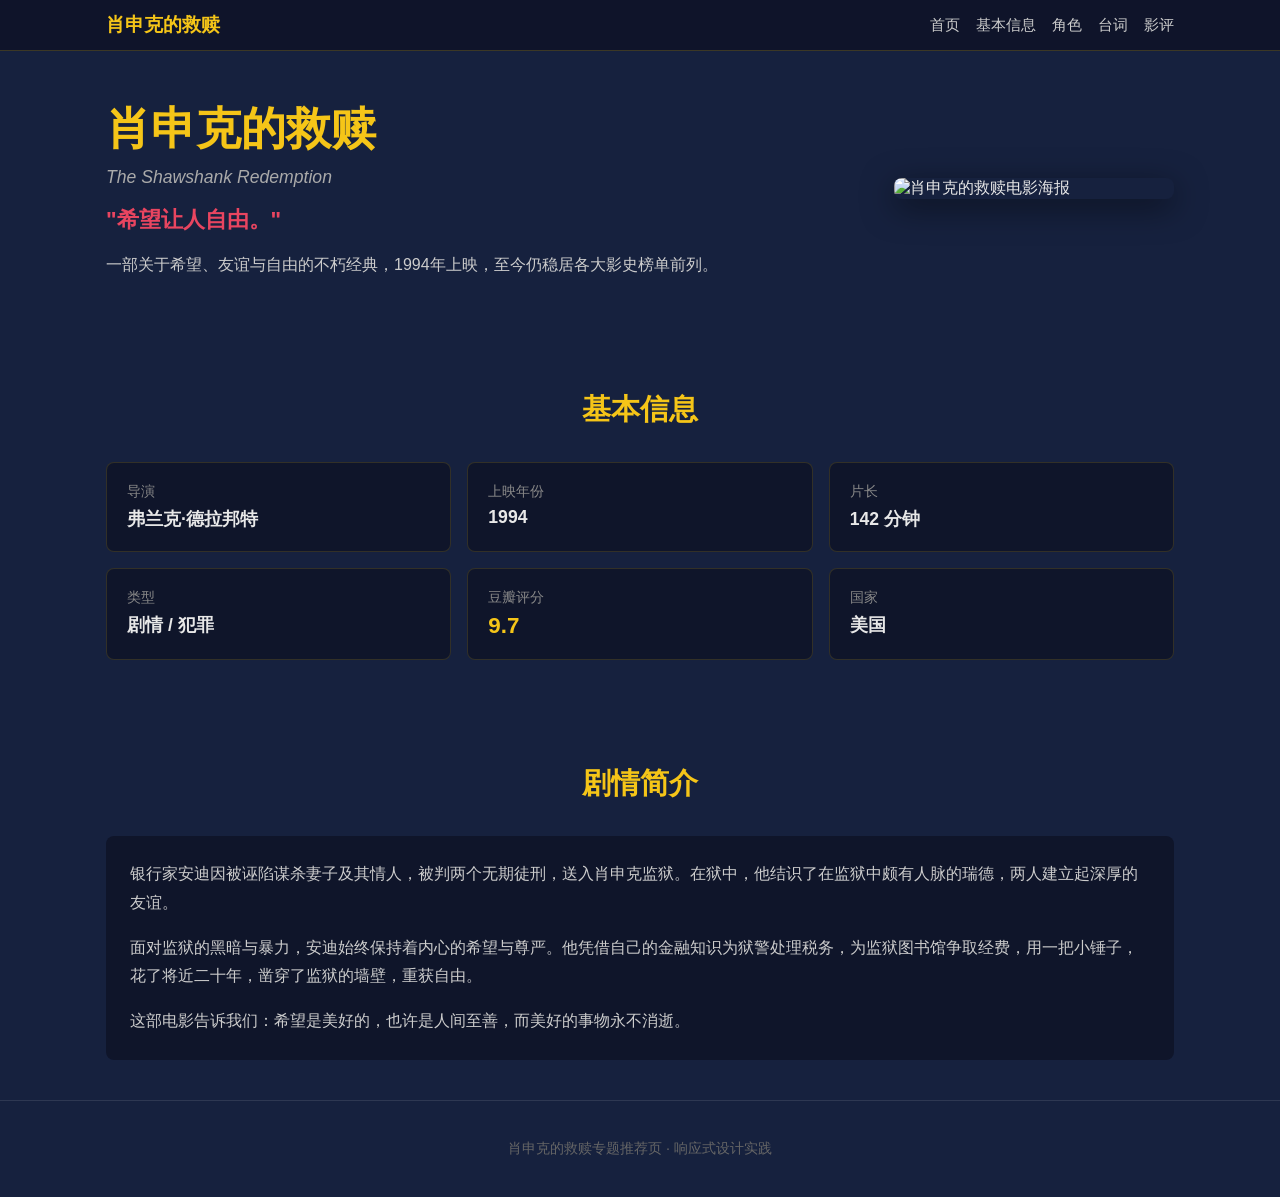
==== shawshank-page/index.html @ 43efa72f "feat: 新建肖申克的救赎专题页基础结构，包含导航栏、Hero区、基本信息栏与剧情简介" ====
<!DOCTYPE html>
<html lang="zh-CN">
<head>
  <meta charset="UTF-8">
  <meta name="viewport" content="width=device-width, initial-scale=1.0">
  <title>肖申克的救赎 · 电影推荐专题</title>
  <link rel="stylesheet" href="css/style.css">
</head>
<body>
  <!-- 导航栏 -->
  <header class="site-header">
    <div class="nav-wrap">
      <a class="logo" href="#hero">肖申克的救赎</a>
      <nav class="main-nav">
        <a href="#hero">首页</a>
        <a href="#info">基本信息</a>
        <a href="#characters">角色</a>
        <a href="#quotes">台词</a>
        <a href="#reviews">影评</a>
      </nav>
    </div>
  </header>

  <!-- Hero 区 -->
  <section id="hero" class="hero">
    <div class="hero-content">
      <h1>肖申克的救赎</h1>
      <p class="hero-en">The Shawshank Redemption</p>
      <p class="hero-tagline">"希望让人自由。"</p>
      <p class="hero-desc">一部关于希望、友谊与自由的不朽经典，1994年上映，至今仍稳居各大影史榜单前列。</p>
    </div>
    <div class="hero-poster">
      <img src="https://trae-api-cn.mchost.guru/api/ide/v1/text_to_image?prompt=%E8%82%96%E7%94%B3%E5%85%8B%E7%9A%84%E6%95%91%E8%B5%8E%E7%94%B5%E5%BD%B1%E6%B5%B7%E6%8A%A5%EF%BC%8C%E6%9A%97%E8%89%B2%E8%B0%83%EF%BC%8C%E7%9B%91%E7%8B%B1%E9%AB%98%E5%A2%99%E4%B8%8E%E8%93%9D%E5%A4%A9%E5%AF%B9%E6%AF%94%EF%BC%8C%E7%94%B5%E5%BD%B1%E8%B4%A8%E6%84%9F%EF%BC%8C%E7%AB%96%E7%89%88%E6%B5%B7%E6%8A%A5&image_size=portrait_4_3" alt="肖申克的救赎电影海报">
    </div>
  </section>

  <!-- 基本信息栏 -->
  <section id="info" class="info-section">
    <h2 class="section-title">基本信息</h2>
    <div class="info-grid">
      <div class="info-item">
        <span class="info-label">导演</span>
        <span class="info-value">弗兰克·德拉邦特</span>
      </div>
      <div class="info-item">
        <span class="info-label">上映年份</span>
        <span class="info-value">1994</span>
      </div>
      <div class="info-item">
        <span class="info-label">片长</span>
        <span class="info-value">142 分钟</span>
      </div>
      <div class="info-item">
        <span class="info-label">类型</span>
        <span class="info-value">剧情 / 犯罪</span>
      </div>
      <div class="info-item">
        <span class="info-label">豆瓣评分</span>
        <span class="info-value highlight">9.7</span>
      </div>
      <div class="info-item">
        <span class="info-label">国家</span>
        <span class="info-value">美国</span>
      </div>
    </div>
  </section>

  <!-- 剧情简介 -->
  <section class="story-section">
    <h2 class="section-title">剧情简介</h2>
    <div class="story-content">
      <p>银行家安迪因被诬陷谋杀妻子及其情人，被判两个无期徒刑，送入肖申克监狱。在狱中，他结识了在监狱中颇有人脉的瑞德，两人建立起深厚的友谊。</p>
      <p>面对监狱的黑暗与暴力，安迪始终保持着内心的希望与尊严。他凭借自己的金融知识为狱警处理税务，为监狱图书馆争取经费，用一把小锤子，花了将近二十年，凿穿了监狱的墙壁，重获自由。</p>
      <p>这部电影告诉我们：希望是美好的，也许是人间至善，而美好的事物永不消逝。</p>
    </div>
  </section>

  <footer class="site-footer">
    <p>肖申克的救赎专题推荐页 · 响应式设计实践</p>
  </footer>
</body>
</html>
---- shawshank-page/css/style.css ----
* {
  box-sizing: border-box;
}

body {
  font-family: "Microsoft YaHei", "PingFang SC", sans-serif;
  margin: 0;
  color: #e8e8e8;
  background-color: #16213e;
  overflow-x: hidden;
}

a {
  color: inherit;
  text-decoration: none;
}

img {
  max-width: 100%;
  height: auto;
  display: block;
}

.section-title {
  font-size: 1.8rem;
  text-align: center;
  margin-bottom: 32px;
  color: #f5c518;
}

/* 导航栏 */
.site-header {
  background-color: rgba(15, 21, 42, 0.95);
  position: sticky;
  top: 0;
  z-index: 100;
  border-bottom: 1px solid rgba(245, 197, 24, 0.2);
}

.nav-wrap {
  max-width: 1100px;
  margin: 0 auto;
  padding: 12px 16px;
  display: flex;
  justify-content: space-between;
  align-items: center;
  flex-wrap: wrap;
  gap: 8px;
}

.logo {
  font-size: 1.2rem;
  font-weight: bold;
  color: #f5c518;
}

.main-nav {
  display: flex;
  gap: 16px;
  flex-wrap: wrap;
}

.main-nav a {
  font-size: 0.95rem;
  color: #ccc;
  transition: color 0.2s;
}

.main-nav a:hover {
  color: #f5c518;
}

/* Hero 区 */
.hero {
  max-width: 1100px;
  margin: 0 auto;
  padding: 48px 16px;
  display: flex;
  align-items: center;
  gap: 40px;
}

.hero-content {
  flex: 1;
}

.hero h1 {
  font-size: 2.8rem;
  margin: 0 0 8px;
  color: #f5c518;
}

.hero-en {
  font-size: 1.1rem;
  color: #aaa;
  margin: 0 0 16px;
  font-style: italic;
}

.hero-tagline {
  font-size: 1.4rem;
  color: #e94560;
  margin: 0 0 16px;
  font-weight: bold;
}

.hero-desc {
  font-size: 1rem;
  line-height: 1.7;
  color: #ccc;
  margin: 0;
}

.hero-poster {
  flex: 0 0 280px;
}

.hero-poster img {
  border-radius: 8px;
  box-shadow: 0 8px 32px rgba(0, 0, 0, 0.5);
}

/* 基本信息栏 */
.info-section {
  max-width: 1100px;
  margin: 0 auto;
  padding: 40px 16px;
}

.info-grid {
  display: grid;
  grid-template-columns: repeat(3, 1fr);
  gap: 16px;
}

.info-item {
  background-color: #0f152a;
  border: 1px solid rgba(245, 197, 24, 0.15);
  border-radius: 8px;
  padding: 20px;
  display: flex;
  flex-direction: column;
  gap: 6px;
}

.info-label {
  font-size: 0.85rem;
  color: #888;
}

.info-value {
  font-size: 1.1rem;
  font-weight: bold;
}

.info-value.highlight {
  color: #f5c518;
  font-size: 1.4rem;
}

/* 剧情简介 */
.story-section {
  max-width: 1100px;
  margin: 0 auto;
  padding: 40px 16px;
}

.story-content {
  background-color: #0f152a;
  border-radius: 8px;
  padding: 24px;
  line-height: 1.8;
  color: #ccc;
}

.story-content p {
  margin: 0 0 16px;
}

.story-content p:last-child {
  margin-bottom: 0;
}

/* 页脚 */
.site-footer {
  text-align: center;
  padding: 24px 16px;
  color: #666;
  font-size: 0.9rem;
  border-top: 1px solid rgba(255, 255, 255, 0.1);
}
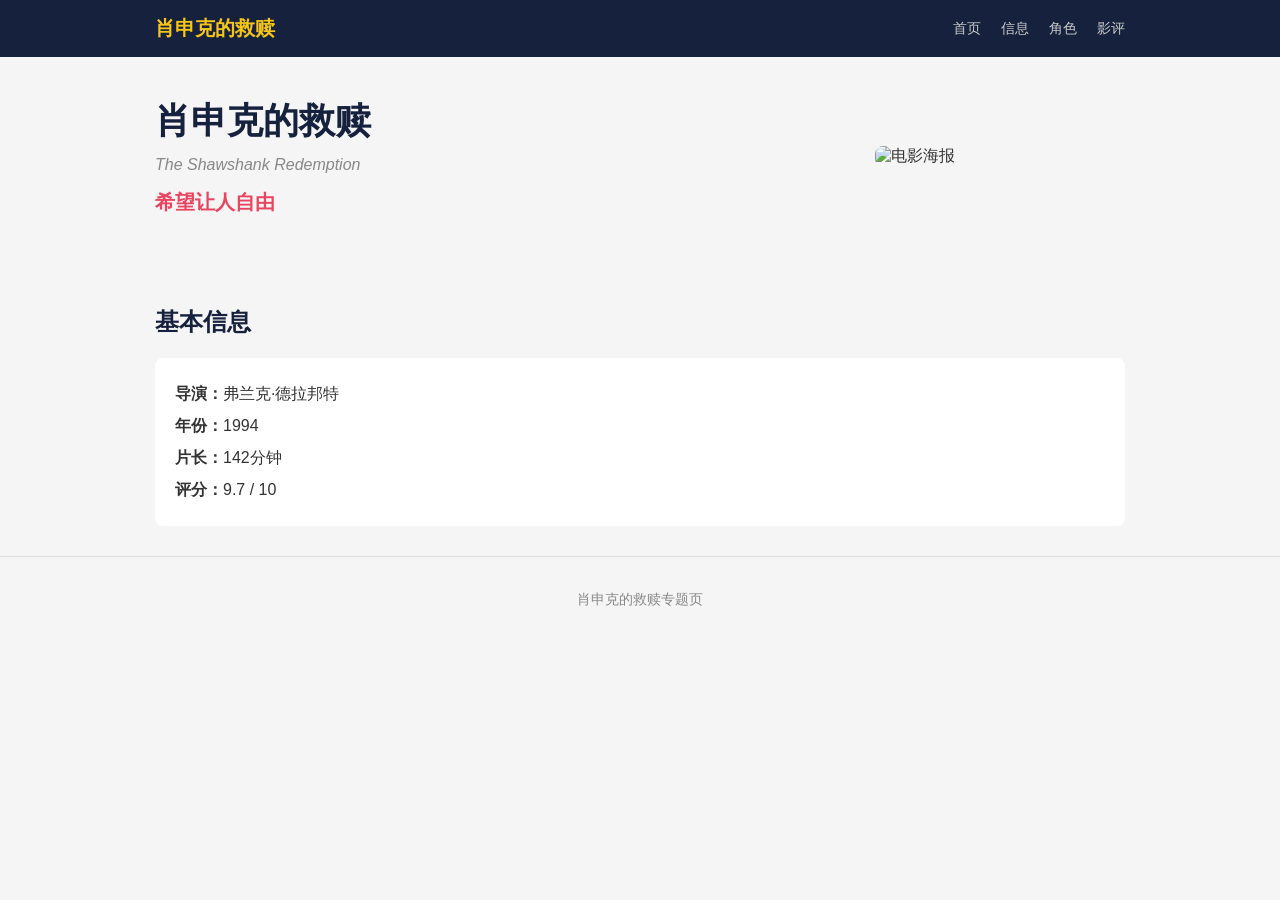
==== commit 10f127e5: "新建肖申克专题页基础结构" ====
--- a/shawshank-page/index.html
+++ b/shawshank-page/index.html
@@ -3,19 +3,18 @@
 <head>
   <meta charset="UTF-8">
   <meta name="viewport" content="width=device-width, initial-scale=1.0">
-  <title>肖申克的救赎 · 电影推荐专题</title>
+  <title>肖申克的救赎 - 电影推荐</title>
   <link rel="stylesheet" href="css/style.css">
 </head>
 <body>
   <!-- 导航栏 -->
-  <header class="site-header">
-    <div class="nav-wrap">
-      <a class="logo" href="#hero">肖申克的救赎</a>
-      <nav class="main-nav">
+  <header class="nav">
+    <div class="nav-inner">
+      <a href="#" class="logo">肖申克的救赎</a>
+      <nav class="menu">
         <a href="#hero">首页</a>
-        <a href="#info">基本信息</a>
+        <a href="#info">信息</a>
         <a href="#characters">角色</a>
-        <a href="#quotes">台词</a>
         <a href="#reviews">影评</a>
       </nav>
     </div>
@@ -23,60 +22,29 @@
 
   <!-- Hero 区 -->
   <section id="hero" class="hero">
-    <div class="hero-content">
+    <div class="hero-text">
       <h1>肖申克的救赎</h1>
-      <p class="hero-en">The Shawshank Redemption</p>
-      <p class="hero-tagline">"希望让人自由。"</p>
-      <p class="hero-desc">一部关于希望、友谊与自由的不朽经典，1994年上映，至今仍稳居各大影史榜单前列。</p>
+      <p class="en">The Shawshank Redemption</p>
+      <p class="tagline">希望让人自由</p>
     </div>
-    <div class="hero-poster">
-      <img src="https://trae-api-cn.mchost.guru/api/ide/v1/text_to_image?prompt=%E8%82%96%E7%94%B3%E5%85%8B%E7%9A%84%E6%95%91%E8%B5%8E%E7%94%B5%E5%BD%B1%E6%B5%B7%E6%8A%A5%EF%BC%8C%E6%9A%97%E8%89%B2%E8%B0%83%EF%BC%8C%E7%9B%91%E7%8B%B1%E9%AB%98%E5%A2%99%E4%B8%8E%E8%93%9D%E5%A4%A9%E5%AF%B9%E6%AF%94%EF%BC%8C%E7%94%B5%E5%BD%B1%E8%B4%A8%E6%84%9F%EF%BC%8C%E7%AB%96%E7%89%88%E6%B5%B7%E6%8A%A5&image_size=portrait_4_3" alt="肖申克的救赎电影海报">
+    <div class="hero-img">
+      <img src="https://trae-api-cn.mchost.guru/api/ide/v1/text_to_image?prompt=%E8%82%96%E7%94%B3%E5%85%8B%E7%9A%84%E6%95%91%E8%B5%8E%E7%94%B5%E5%BD%B1%E6%B5%B7%E6%8A%A5%EF%BC%8C%E6%9A%97%E8%89%B2%E8%B0%83%EF%BC%8C%E7%9B%91%E7%8B%B1%E4%B8%8E%E8%93%9D%E5%A4%A9%EF%BC%8C%E7%AB%96%E7%89%88&image_size=portrait_4_3" alt="电影海报">
     </div>
   </section>
 
-  <!-- 基本信息栏 -->
-  <section id="info" class="info-section">
-    <h2 class="section-title">基本信息</h2>
-    <div class="info-grid">
-      <div class="info-item">
-        <span class="info-label">导演</span>
-        <span class="info-value">弗兰克·德拉邦特</span>
-      </div>
-      <div class="info-item">
-        <span class="info-label">上映年份</span>
-        <span class="info-value">1994</span>
-      </div>
-      <div class="info-item">
-        <span class="info-label">片长</span>
-        <span class="info-value">142 分钟</span>
-      </div>
-      <div class="info-item">
-        <span class="info-label">类型</span>
-        <span class="info-value">剧情 / 犯罪</span>
-      </div>
-      <div class="info-item">
-        <span class="info-label">豆瓣评分</span>
-        <span class="info-value highlight">9.7</span>
-      </div>
-      <div class="info-item">
-        <span class="info-label">国家</span>
-        <span class="info-value">美国</span>
-      </div>
+  <!-- 基本信息 -->
+  <section id="info" class="info">
+    <h2>基本信息</h2>
+    <div class="info-list">
+      <p><strong>导演：</strong>弗兰克·德拉邦特</p>
+      <p><strong>年份：</strong>1994</p>
+      <p><strong>片长：</strong>142分钟</p>
+      <p><strong>评分：</strong>9.7 / 10</p>
     </div>
   </section>
 
-  <!-- 剧情简介 -->
-  <section class="story-section">
-    <h2 class="section-title">剧情简介</h2>
-    <div class="story-content">
-      <p>银行家安迪因被诬陷谋杀妻子及其情人，被判两个无期徒刑，送入肖申克监狱。在狱中，他结识了在监狱中颇有人脉的瑞德，两人建立起深厚的友谊。</p>
-      <p>面对监狱的黑暗与暴力，安迪始终保持着内心的希望与尊严。他凭借自己的金融知识为狱警处理税务，为监狱图书馆争取经费，用一把小锤子，花了将近二十年，凿穿了监狱的墙壁，重获自由。</p>
-      <p>这部电影告诉我们：希望是美好的，也许是人间至善，而美好的事物永不消逝。</p>
-    </div>
-  </section>
-
-  <footer class="site-footer">
-    <p>肖申克的救赎专题推荐页 · 响应式设计实践</p>
+  <footer class="footer">
+    <p>肖申克的救赎专题页</p>
   </footer>
 </body>
 </html>
--- a/shawshank-page/css/style.css
+++ b/shawshank-page/css/style.css
@@ -3,189 +3,127 @@
 }
 
 body {
-  font-family: "Microsoft YaHei", "PingFang SC", sans-serif;
   margin: 0;
-  color: #e8e8e8;
-  background-color: #16213e;
-  overflow-x: hidden;
+  font-family: "Microsoft YaHei", sans-serif;
+  color: #333;
+  background-color: #f5f5f5;
 }
 
 a {
-  color: inherit;
   text-decoration: none;
+  color: #333;
 }
 
 img {
   max-width: 100%;
   height: auto;
-  display: block;
 }
 
-.section-title {
-  font-size: 1.8rem;
-  text-align: center;
-  margin-bottom: 32px;
+/* 导航栏 - Flex布局 */
+.nav {
+  background-color: #16213e;
+  position: sticky;
+  top: 0;
+  z-index: 10;
+}
+
+.nav-inner {
+  max-width: 1000px;
+  margin: 0 auto;
+  padding: 15px;
+  display: flex;
+  justify-content: space-between;
+  align-items: center;
+}
+
+.logo {
+  color: #f5c518;
+  font-size: 20px;
+  font-weight: bold;
+}
+
+.menu {
+  display: flex;
+  gap: 20px;
+}
+
+.menu a {
+  color: #ccc;
+  font-size: 14px;
+}
+
+.menu a:hover {
   color: #f5c518;
 }
 
-/* 导航栏 */
-.site-header {
-  background-color: rgba(15, 21, 42, 0.95);
-  position: sticky;
-  top: 0;
-  z-index: 100;
-  border-bottom: 1px solid rgba(245, 197, 24, 0.2);
-}
-
-.nav-wrap {
-  max-width: 1100px;
+/* Hero 区 - Flex布局 */
+.hero {
+  max-width: 1000px;
   margin: 0 auto;
-  padding: 12px 16px;
-  display: flex;
-  justify-content: space-between;
-  align-items: center;
-  flex-wrap: wrap;
-  gap: 8px;
-}
-
-.logo {
-  font-size: 1.2rem;
-  font-weight: bold;
-  color: #f5c518;
-}
-
-.main-nav {
-  display: flex;
-  gap: 16px;
-  flex-wrap: wrap;
-}
-
-.main-nav a {
-  font-size: 0.95rem;
-  color: #ccc;
-  transition: color 0.2s;
-}
-
-.main-nav a:hover {
-  color: #f5c518;
-}
-
-/* Hero 区 */
-.hero {
-  max-width: 1100px;
-  margin: 0 auto;
-  padding: 48px 16px;
+  padding: 40px 15px;
   display: flex;
   align-items: center;
   gap: 40px;
 }
 
-.hero-content {
+.hero-text {
   flex: 1;
 }
 
-.hero h1 {
-  font-size: 2.8rem;
-  margin: 0 0 8px;
-  color: #f5c518;
+.hero-text h1 {
+  font-size: 36px;
+  color: #16213e;
+  margin: 0 0 10px;
 }
 
-.hero-en {
-  font-size: 1.1rem;
-  color: #aaa;
-  margin: 0 0 16px;
+.hero-text .en {
+  color: #888;
   font-style: italic;
+  margin: 0 0 15px;
 }
 
-.hero-tagline {
-  font-size: 1.4rem;
+.hero-text .tagline {
+  font-size: 20px;
   color: #e94560;
-  margin: 0 0 16px;
   font-weight: bold;
-}
-
-.hero-desc {
-  font-size: 1rem;
-  line-height: 1.7;
-  color: #ccc;
   margin: 0;
 }
 
-.hero-poster {
-  flex: 0 0 280px;
+.hero-img {
+  flex: 0 0 250px;
 }
 
-.hero-poster img {
+.hero-img img {
   border-radius: 8px;
-  box-shadow: 0 8px 32px rgba(0, 0, 0, 0.5);
 }
 
-/* 基本信息栏 */
-.info-section {
-  max-width: 1100px;
+/* 基本信息 */
+.info {
+  max-width: 1000px;
   margin: 0 auto;
-  padding: 40px 16px;
+  padding: 30px 15px;
 }
 
-.info-grid {
-  display: grid;
-  grid-template-columns: repeat(3, 1fr);
-  gap: 16px;
+.info h2 {
+  color: #16213e;
 }
 
-.info-item {
-  background-color: #0f152a;
-  border: 1px solid rgba(245, 197, 24, 0.15);
+.info-list {
+  background-color: #fff;
+  padding: 20px;
   border-radius: 8px;
-  padding: 20px;
-  display: flex;
-  flex-direction: column;
-  gap: 6px;
+  line-height: 2;
 }
 
-.info-label {
-  font-size: 0.85rem;
-  color: #888;
-}
-
-.info-value {
-  font-size: 1.1rem;
-  font-weight: bold;
-}
-
-.info-value.highlight {
-  color: #f5c518;
-  font-size: 1.4rem;
-}
-
-/* 剧情简介 */
-.story-section {
-  max-width: 1100px;
-  margin: 0 auto;
-  padding: 40px 16px;
-}
-
-.story-content {
-  background-color: #0f152a;
-  border-radius: 8px;
-  padding: 24px;
-  line-height: 1.8;
-  color: #ccc;
-}
-
-.story-content p {
-  margin: 0 0 16px;
-}
-
-.story-content p:last-child {
-  margin-bottom: 0;
+.info-list p {
+  margin: 0;
 }
 
 /* 页脚 */
-.site-footer {
+.footer {
   text-align: center;
-  padding: 24px 16px;
-  color: #666;
-  font-size: 0.9rem;
-  border-top: 1px solid rgba(255, 255, 255, 0.1);
+  padding: 20px;
+  color: #888;
+  font-size: 14px;
+  border-top: 1px solid #ddd;
 }
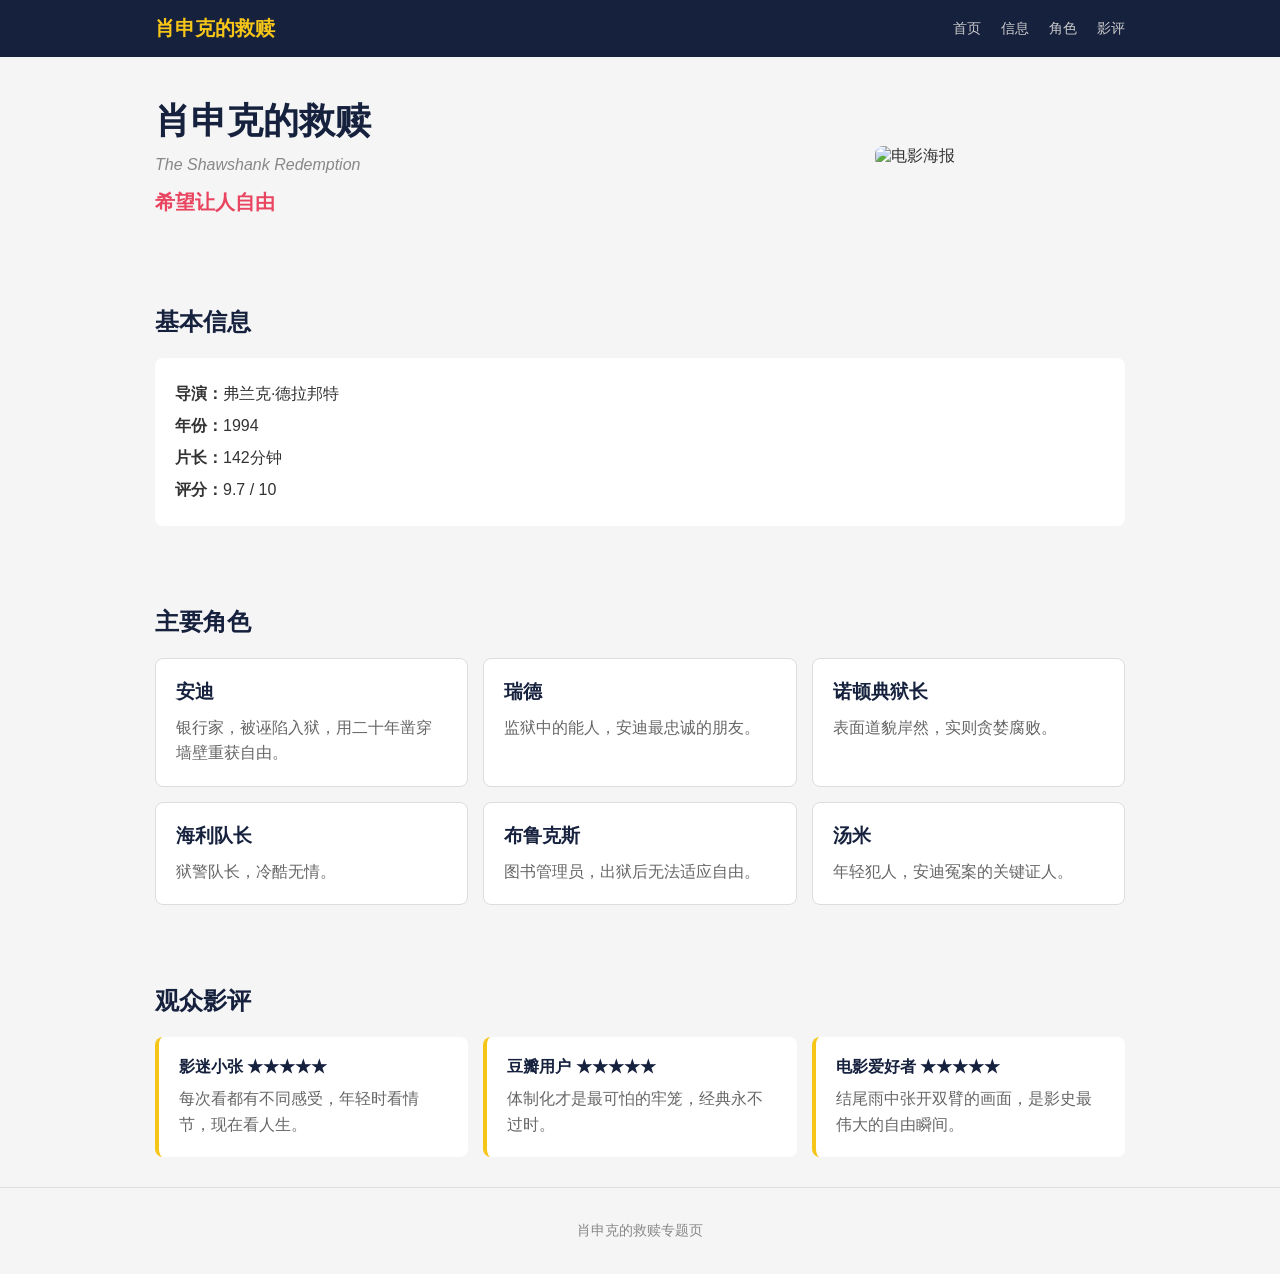
==== commit f1c5b8b4: "添加角色卡片墙" ====
--- a/shawshank-page/index.html
+++ b/shawshank-page/index.html
@@ -43,6 +43,56 @@
     </div>
   </section>
 
+  <!-- 角色卡片墙 -->
+  <section id="characters" class="characters">
+    <h2>主要角色</h2>
+    <div class="card-grid">
+      <div class="card">
+        <h3>安迪</h3>
+        <p>银行家，被诬陷入狱，用二十年凿穿墙壁重获自由。</p>
+      </div>
+      <div class="card">
+        <h3>瑞德</h3>
+        <p>监狱中的能人，安迪最忠诚的朋友。</p>
+      </div>
+      <div class="card">
+        <h3>诺顿典狱长</h3>
+        <p>表面道貌岸然，实则贪婪腐败。</p>
+      </div>
+      <div class="card">
+        <h3>海利队长</h3>
+        <p>狱警队长，冷酷无情。</p>
+      </div>
+      <div class="card">
+        <h3>布鲁克斯</h3>
+        <p>图书管理员，出狱后无法适应自由。</p>
+      </div>
+      <div class="card">
+        <h3>汤米</h3>
+        <p>年轻犯人，安迪冤案的关键证人。</p>
+      </div>
+    </div>
+  </section>
+
+  <!-- 影评区 -->
+  <section id="reviews" class="reviews">
+    <h2>观众影评</h2>
+    <div class="review-list">
+      <div class="review">
+        <p class="review-name">影迷小张 ★★★★★</p>
+        <p>每次看都有不同感受，年轻时看情节，现在看人生。</p>
+      </div>
+      <div class="review">
+        <p class="review-name">豆瓣用户 ★★★★★</p>
+        <p>体制化才是最可怕的牢笼，经典永不过时。</p>
+      </div>
+      <div class="review">
+        <p class="review-name">电影爱好者 ★★★★★</p>
+        <p>结尾雨中张开双臂的画面，是影史最伟大的自由瞬间。</p>
+      </div>
+    </div>
+  </section>
+
   <footer class="footer">
     <p>肖申克的救赎专题页</p>
   </footer>
--- a/shawshank-page/css/style.css
+++ b/shawshank-page/css/style.css
@@ -119,6 +119,77 @@
   margin: 0;
 }
 
+/* 角色卡片墙 - Grid布局 */
+.characters {
+  max-width: 1000px;
+  margin: 0 auto;
+  padding: 30px 15px;
+}
+
+.characters h2 {
+  color: #16213e;
+}
+
+.card-grid {
+  display: grid;
+  grid-template-columns: repeat(3, 1fr);
+  gap: 15px;
+}
+
+.card {
+  background-color: #fff;
+  padding: 20px;
+  border-radius: 8px;
+  border: 1px solid #ddd;
+}
+
+.card h3 {
+  color: #16213e;
+  margin: 0 0 10px;
+}
+
+.card p {
+  margin: 0;
+  color: #666;
+  line-height: 1.6;
+}
+
+/* 影评区 */
+.reviews {
+  max-width: 1000px;
+  margin: 0 auto;
+  padding: 30px 15px;
+}
+
+.reviews h2 {
+  color: #16213e;
+}
+
+.review-list {
+  display: grid;
+  grid-template-columns: repeat(3, 1fr);
+  gap: 15px;
+}
+
+.review {
+  background-color: #fff;
+  padding: 20px;
+  border-radius: 8px;
+  border-left: 4px solid #f5c518;
+}
+
+.review-name {
+  font-weight: bold;
+  color: #16213e;
+  margin: 0 0 8px;
+}
+
+.review p:last-child {
+  margin: 0;
+  color: #666;
+  line-height: 1.6;
+}
+
 /* 页脚 */
 .footer {
   text-align: center;
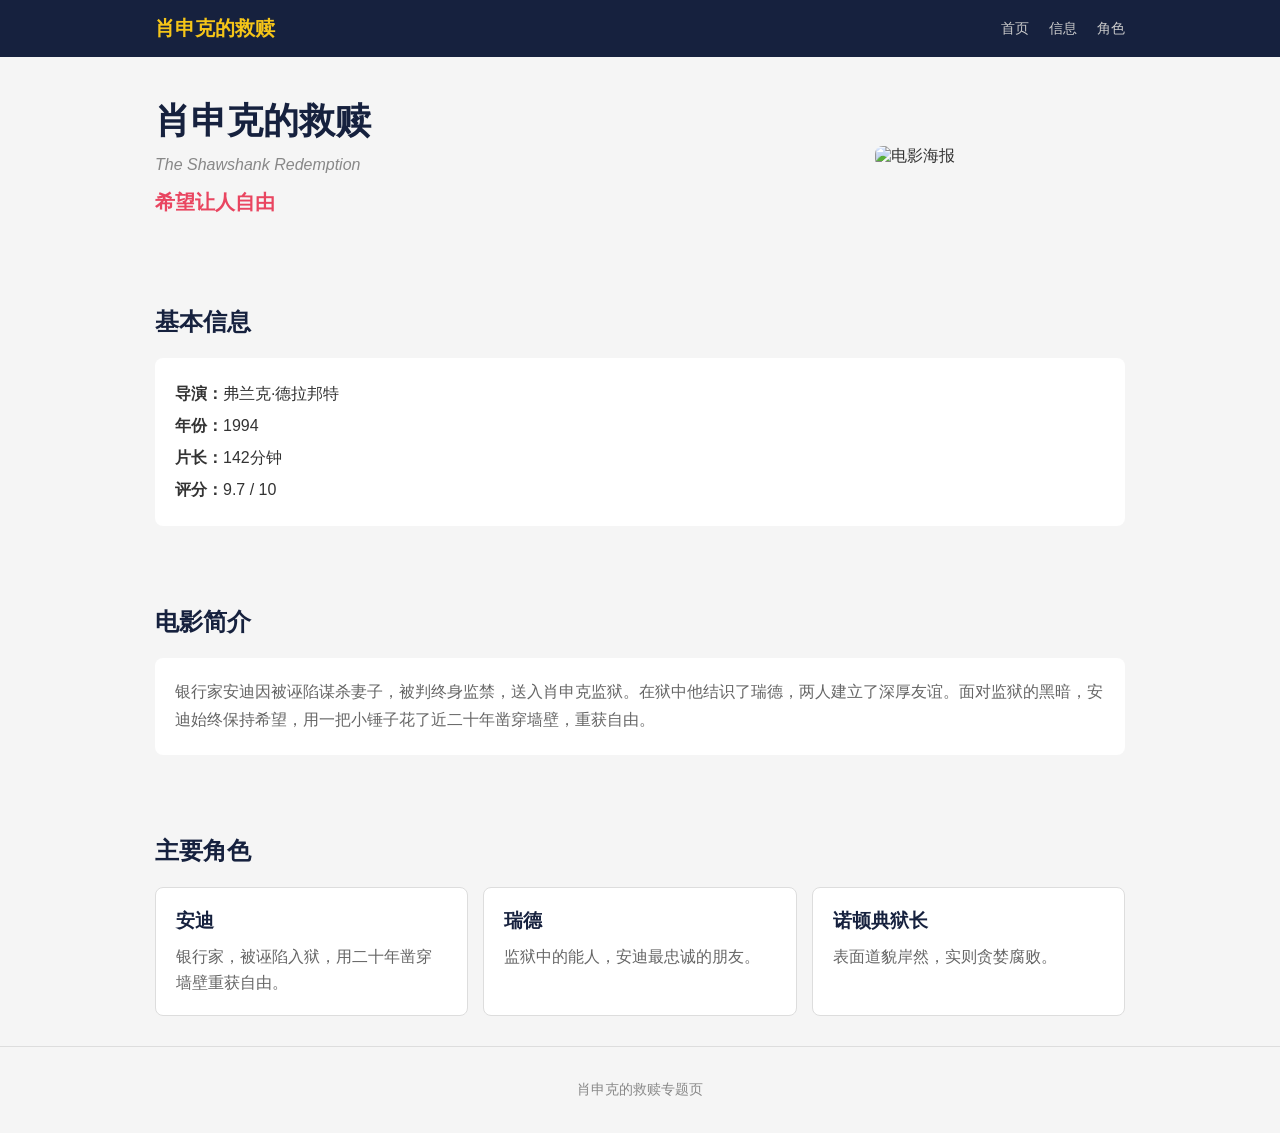
==== commit 52dd8470: "添加页面内容" ====
--- a/shawshank-page/index.html
+++ b/shawshank-page/index.html
@@ -15,7 +15,6 @@
         <a href="#hero">首页</a>
         <a href="#info">信息</a>
         <a href="#characters">角色</a>
-        <a href="#reviews">影评</a>
       </nav>
     </div>
   </header>
@@ -43,6 +42,12 @@
     </div>
   </section>
 
+  <!-- 电影介绍 -->
+  <section id="story" class="story">
+    <h2>电影简介</h2>
+    <p>银行家安迪因被诬陷谋杀妻子，被判终身监禁，送入肖申克监狱。在狱中他结识了瑞德，两人建立了深厚友谊。面对监狱的黑暗，安迪始终保持希望，用一把小锤子花了近二十年凿穿墙壁，重获自由。</p>
+  </section>
+
   <!-- 角色卡片墙 -->
   <section id="characters" class="characters">
     <h2>主要角色</h2>
@@ -59,37 +64,6 @@
         <h3>诺顿典狱长</h3>
         <p>表面道貌岸然，实则贪婪腐败。</p>
       </div>
-      <div class="card">
-        <h3>海利队长</h3>
-        <p>狱警队长，冷酷无情。</p>
-      </div>
-      <div class="card">
-        <h3>布鲁克斯</h3>
-        <p>图书管理员，出狱后无法适应自由。</p>
-      </div>
-      <div class="card">
-        <h3>汤米</h3>
-        <p>年轻犯人，安迪冤案的关键证人。</p>
-      </div>
-    </div>
-  </section>
-
-  <!-- 影评区 -->
-  <section id="reviews" class="reviews">
-    <h2>观众影评</h2>
-    <div class="review-list">
-      <div class="review">
-        <p class="review-name">影迷小张 ★★★★★</p>
-        <p>每次看都有不同感受，年轻时看情节，现在看人生。</p>
-      </div>
-      <div class="review">
-        <p class="review-name">豆瓣用户 ★★★★★</p>
-        <p>体制化才是最可怕的牢笼，经典永不过时。</p>
-      </div>
-      <div class="review">
-        <p class="review-name">电影爱好者 ★★★★★</p>
-        <p>结尾雨中张开双臂的画面，是影史最伟大的自由瞬间。</p>
-      </div>
     </div>
   </section>
 
--- a/shawshank-page/css/style.css
+++ b/shawshank-page/css/style.css
@@ -119,6 +119,26 @@
   margin: 0;
 }
 
+/* 电影简介 */
+.story {
+  max-width: 1000px;
+  margin: 0 auto;
+  padding: 30px 15px;
+}
+
+.story h2 {
+  color: #16213e;
+}
+
+.story p {
+  background-color: #fff;
+  padding: 20px;
+  border-radius: 8px;
+  line-height: 1.8;
+  color: #666;
+  margin: 0;
+}
+
 /* 角色卡片墙 - Grid布局 */
 .characters {
   max-width: 1000px;
@@ -154,40 +174,31 @@
   line-height: 1.6;
 }
 
-/* 影评区 */
-.reviews {
-  max-width: 1000px;
-  margin: 0 auto;
-  padding: 30px 15px;
-}
-
-.reviews h2 {
-  color: #16213e;
-}
-
-.review-list {
-  display: grid;
-  grid-template-columns: repeat(3, 1fr);
-  gap: 15px;
-}
-
-.review {
-  background-color: #fff;
-  padding: 20px;
-  border-radius: 8px;
-  border-left: 4px solid #f5c518;
-}
-
-.review-name {
-  font-weight: bold;
-  color: #16213e;
-  margin: 0 0 8px;
-}
-
-.review p:last-child {
-  margin: 0;
-  color: #666;
-  line-height: 1.6;
+/* 响应式适配 */
+@media (max-width: 768px) {
+  .nav-inner {
+    flex-direction: column;
+    gap: 10px;
+  }
+
+  .hero {
+    flex-direction: column;
+    text-align: center;
+  }
+
+  .hero-img {
+    flex: none;
+  }
+
+  .card-grid {
+    grid-template-columns: 1fr;
+  }
+}
+
+@media (min-width: 769px) and (max-width: 991px) {
+  .card-grid {
+    grid-template-columns: repeat(2, 1fr);
+  }
 }
 
 /* 页脚 */
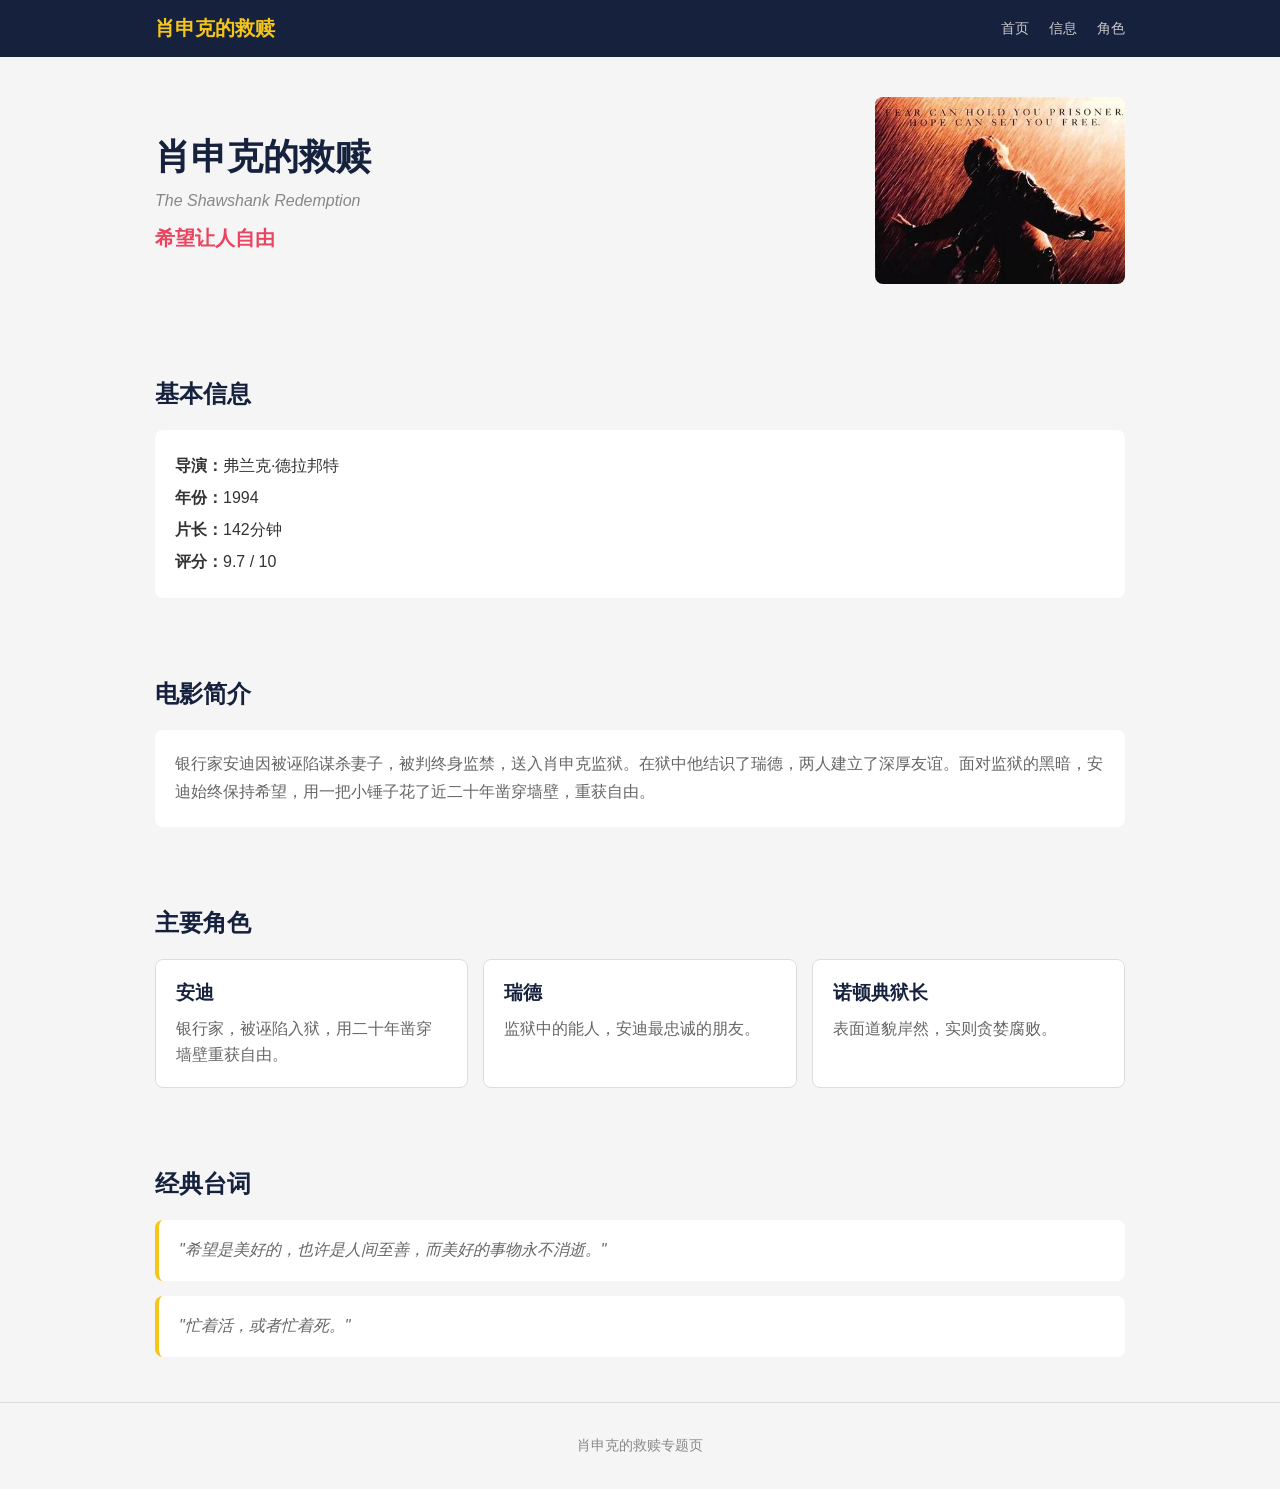
==== commit 7e08bc0c: "添加经典台词区" ====
--- a/shawshank-page/index.html
+++ b/shawshank-page/index.html
@@ -27,7 +27,7 @@
       <p class="tagline">希望让人自由</p>
     </div>
     <div class="hero-img">
-      <img src="https://trae-api-cn.mchost.guru/api/ide/v1/text_to_image?prompt=%E8%82%96%E7%94%B3%E5%85%8B%E7%9A%84%E6%95%91%E8%B5%8E%E7%94%B5%E5%BD%B1%E6%B5%B7%E6%8A%A5%EF%BC%8C%E6%9A%97%E8%89%B2%E8%B0%83%EF%BC%8C%E7%9B%91%E7%8B%B1%E4%B8%8E%E8%93%9D%E5%A4%A9%EF%BC%8C%E7%AB%96%E7%89%88&image_size=portrait_4_3" alt="电影海报">
+      <img src="image/t01b197a4f895c30268.jpg" alt="电影海报">
     </div>
   </section>
 
@@ -67,6 +67,17 @@
     </div>
   </section>
 
+  <!-- 经典台词 -->
+  <section id="quotes" class="quotes">
+    <h2>经典台词</h2>
+    <div class="quote-item">
+      <p>"希望是美好的，也许是人间至善，而美好的事物永不消逝。"</p>
+    </div>
+    <div class="quote-item">
+      <p>"忙着活，或者忙着死。"</p>
+    </div>
+  </section>
+
   <footer class="footer">
     <p>肖申克的救赎专题页</p>
   </footer>
--- a/shawshank-page/css/style.css
+++ b/shawshank-page/css/style.css
@@ -201,6 +201,31 @@
   }
 }
 
+/* 经典台词 */
+.quotes {
+  max-width: 1000px;
+  margin: 0 auto;
+  padding: 30px 15px;
+}
+
+.quotes h2 {
+  color: #16213e;
+}
+
+.quote-item {
+  background-color: #fff;
+  padding: 20px;
+  border-radius: 8px;
+  margin-bottom: 15px;
+  border-left: 4px solid #f5c518;
+}
+
+.quote-item p {
+  margin: 0;
+  color: #666;
+  font-style: italic;
+}
+
 /* 页脚 */
 .footer {
   text-align: center;
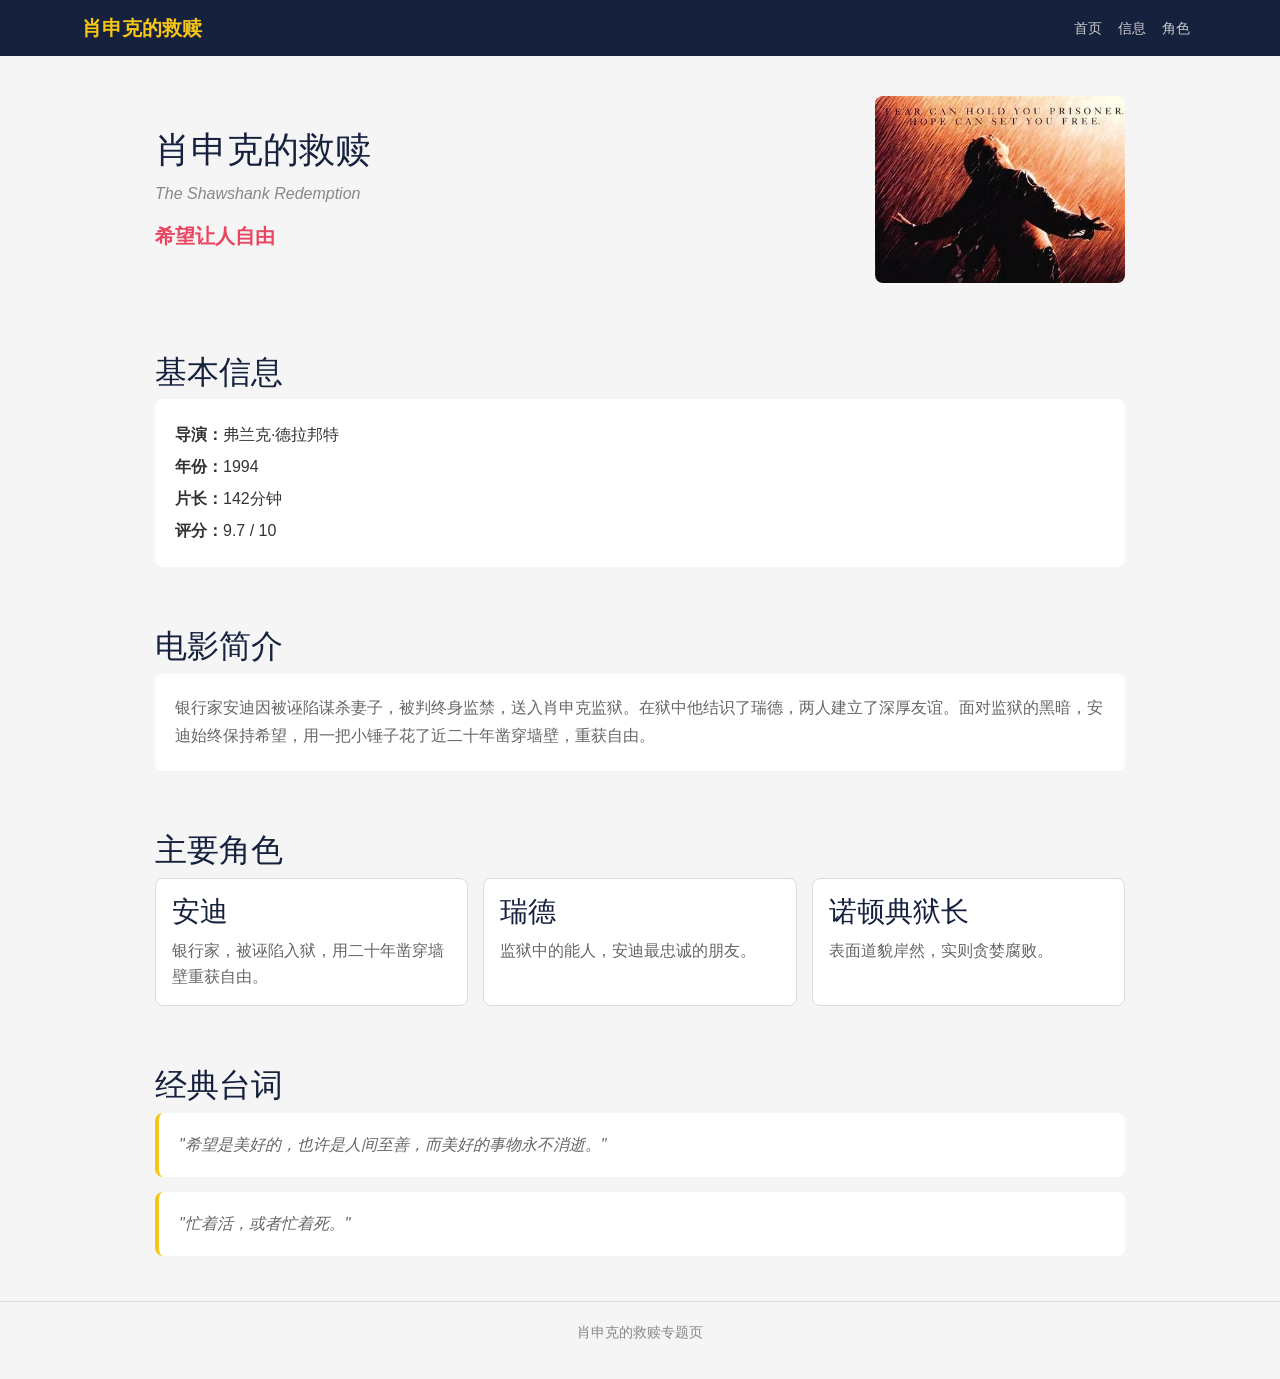
==== commit 7099e043: "引入Bootstrap改造导航栏与卡片组件" ====
--- a/shawshank-page/index.html
+++ b/shawshank-page/index.html
@@ -4,20 +4,26 @@
   <meta charset="UTF-8">
   <meta name="viewport" content="width=device-width, initial-scale=1.0">
   <title>肖申克的救赎 - 电影推荐</title>
+  <link href="https://cdn.jsdelivr.net/npm/bootstrap@5.3.3/dist/css/bootstrap.min.css" rel="stylesheet">
   <link rel="stylesheet" href="css/style.css">
 </head>
 <body>
-  <!-- 导航栏 -->
-  <header class="nav">
-    <div class="nav-inner">
-      <a href="#" class="logo">肖申克的救赎</a>
-      <nav class="menu">
-        <a href="#hero">首页</a>
-        <a href="#info">信息</a>
-        <a href="#characters">角色</a>
-      </nav>
+  <!-- 导航栏：Bootstrap navbar 组件 -->
+  <nav class="navbar navbar-expand-md navbar-dark sticky-top site-nav">
+    <div class="container">
+      <a class="navbar-brand" href="#">肖申克的救赎</a>
+      <button class="navbar-toggler" type="button" data-bs-toggle="collapse" data-bs-target="#mainNav" aria-controls="mainNav" aria-expanded="false" aria-label="展开导航">
+        <span class="navbar-toggler-icon"></span>
+      </button>
+      <div class="collapse navbar-collapse" id="mainNav">
+        <ul class="navbar-nav ms-auto">
+          <li class="nav-item"><a class="nav-link" href="#hero">首页</a></li>
+          <li class="nav-item"><a class="nav-link" href="#info">信息</a></li>
+          <li class="nav-item"><a class="nav-link" href="#characters">角色</a></li>
+        </ul>
+      </div>
     </div>
-  </header>
+  </nav>
 
   <!-- Hero 区 -->
   <section id="hero" class="hero">
@@ -52,17 +58,23 @@
   <section id="characters" class="characters">
     <h2>主要角色</h2>
     <div class="card-grid">
-      <div class="card">
-        <h3>安迪</h3>
-        <p>银行家，被诬陷入狱，用二十年凿穿墙壁重获自由。</p>
+      <div class="card h-100">
+        <div class="card-body">
+          <h3 class="card-title">安迪</h3>
+          <p class="card-text">银行家，被诬陷入狱，用二十年凿穿墙壁重获自由。</p>
+        </div>
       </div>
-      <div class="card">
-        <h3>瑞德</h3>
-        <p>监狱中的能人，安迪最忠诚的朋友。</p>
+      <div class="card h-100">
+        <div class="card-body">
+          <h3 class="card-title">瑞德</h3>
+          <p class="card-text">监狱中的能人，安迪最忠诚的朋友。</p>
+        </div>
       </div>
-      <div class="card">
-        <h3>诺顿典狱长</h3>
-        <p>表面道貌岸然，实则贪婪腐败。</p>
+      <div class="card h-100">
+        <div class="card-body">
+          <h3 class="card-title">诺顿典狱长</h3>
+          <p class="card-text">表面道貌岸然，实则贪婪腐败。</p>
+        </div>
       </div>
     </div>
   </section>
@@ -81,5 +93,7 @@
   <footer class="footer">
     <p>肖申克的救赎专题页</p>
   </footer>
+
+  <script src="https://cdn.jsdelivr.net/npm/bootstrap@5.3.3/dist/js/bootstrap.bundle.min.js"></script>
 </body>
 </html>
--- a/shawshank-page/css/style.css
+++ b/shawshank-page/css/style.css
@@ -19,40 +19,23 @@
   height: auto;
 }
 
-/* 导航栏 - Flex布局 */
-.nav {
+/* 导航栏 - Bootstrap navbar theme override */
+.site-nav {
   background-color: #16213e;
-  position: sticky;
-  top: 0;
-  z-index: 10;
-}
-
-.nav-inner {
-  max-width: 1000px;
-  margin: 0 auto;
-  padding: 15px;
-  display: flex;
-  justify-content: space-between;
-  align-items: center;
-}
-
-.logo {
+}
+
+.site-nav .navbar-brand {
   color: #f5c518;
   font-size: 20px;
   font-weight: bold;
 }
 
-.menu {
-  display: flex;
-  gap: 20px;
-}
-
-.menu a {
+.site-nav .nav-link {
   color: #ccc;
   font-size: 14px;
 }
 
-.menu a:hover {
+.site-nav .nav-link:hover {
   color: #f5c518;
 }
 
@@ -158,17 +141,16 @@
 
 .card {
   background-color: #fff;
-  padding: 20px;
   border-radius: 8px;
   border: 1px solid #ddd;
 }
 
-.card h3 {
+.card-title {
   color: #16213e;
   margin: 0 0 10px;
 }
 
-.card p {
+.card-text {
   margin: 0;
   color: #666;
   line-height: 1.6;
@@ -176,11 +158,6 @@
 
 /* 响应式适配 */
 @media (max-width: 768px) {
-  .nav-inner {
-    flex-direction: column;
-    gap: 10px;
-  }
-
   .hero {
     flex-direction: column;
     text-align: center;
